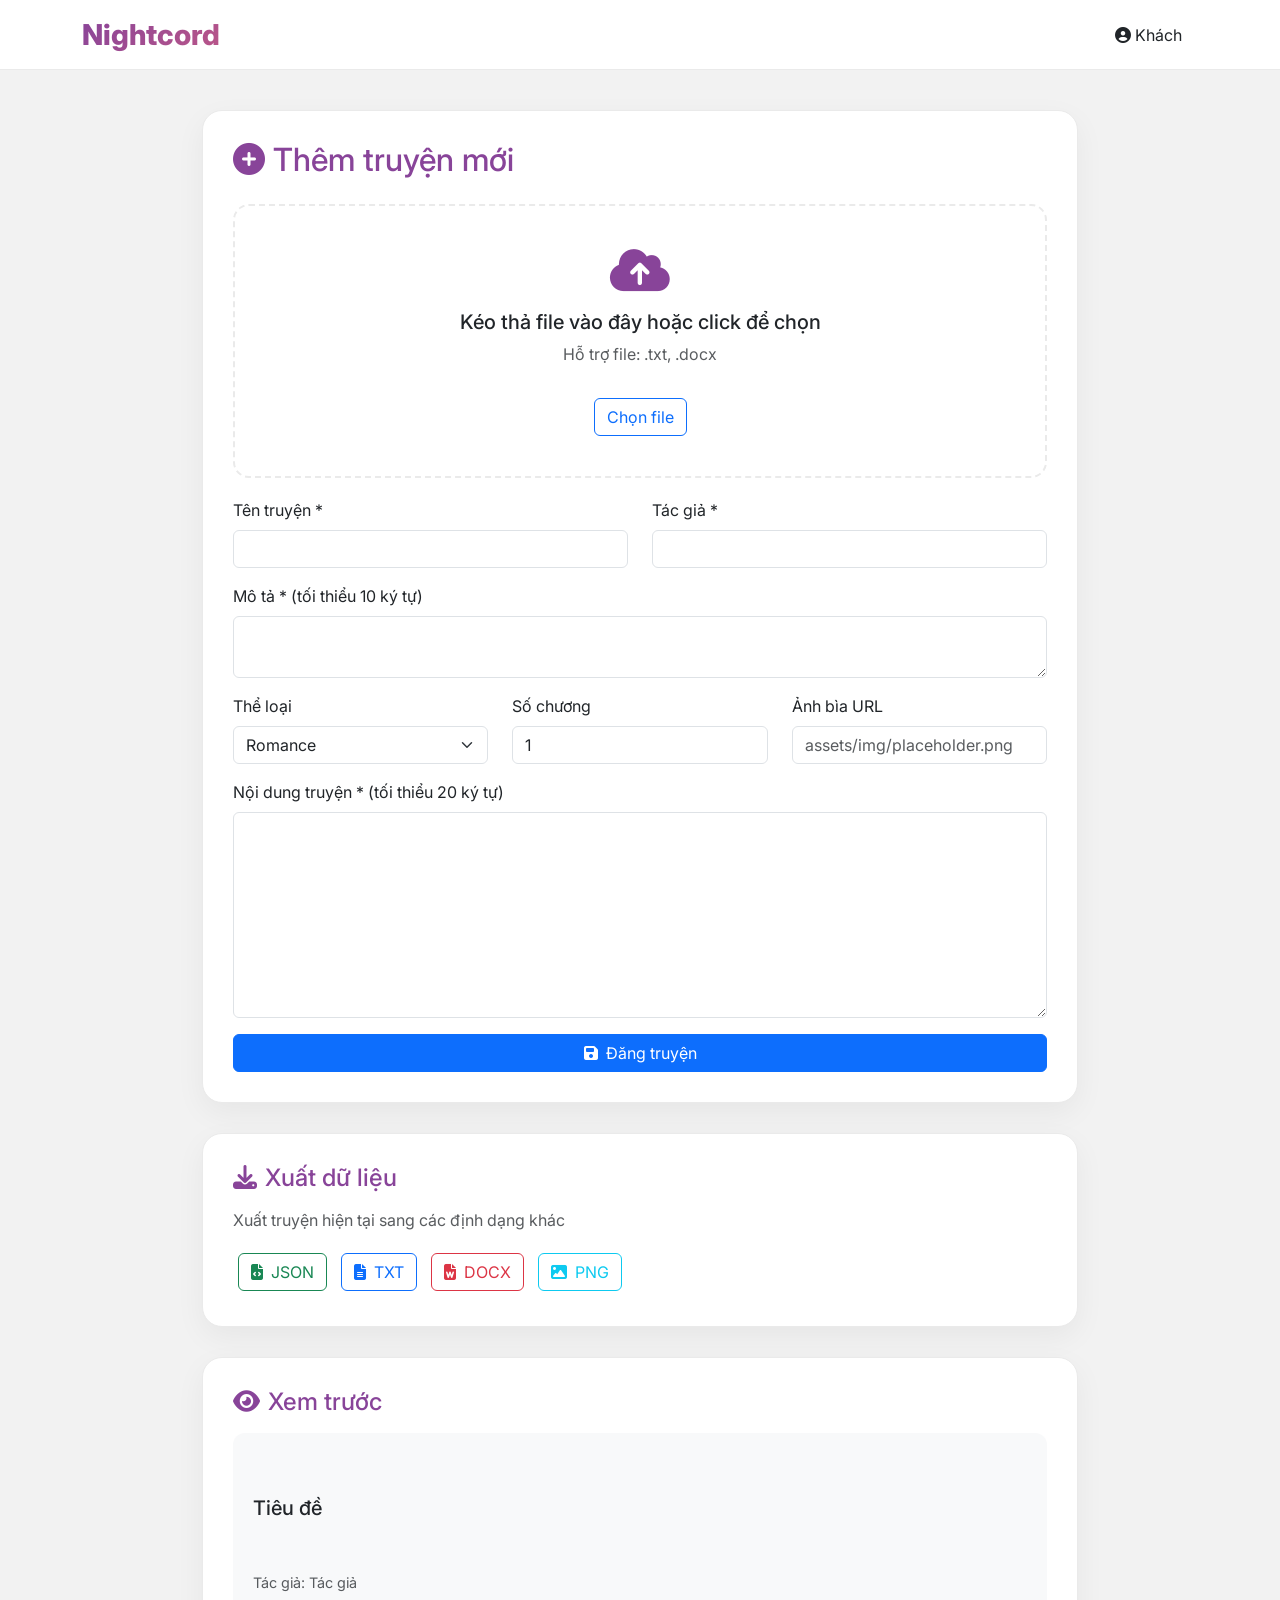
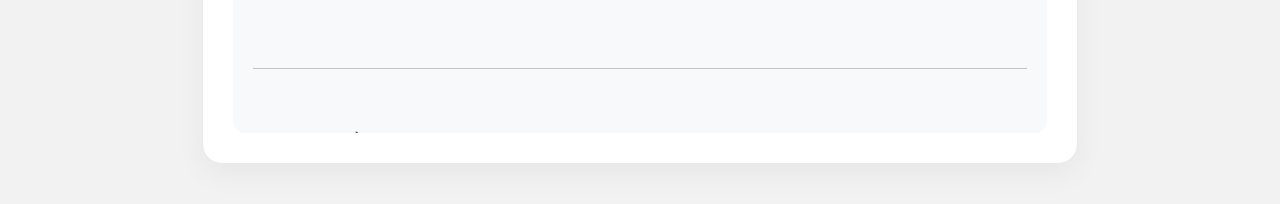
==== add-story.html @ b46e54c5 "Ok" ====
<!DOCTYPE html>
<html lang="vi">
<head>
    <meta charset="UTF-8">
    <meta name="viewport" content="width=device-width, initial-scale=1.0">
    <title>Thêm truyện - Nightcord</title>
    
    <!-- Bootstrap CSS -->
    <link href="https://cdn.jsdelivr.net/npm/bootstrap@5.3.0/dist/css/bootstrap.min.css" rel="stylesheet">
    <!-- Font Awesome -->
    <link rel="stylesheet" href="https://cdnjs.cloudflare.com/ajax/libs/font-awesome/6.4.0/css/all.min.css">
    <!-- Google Fonts -->
    <link href="https://fonts.googleapis.com/css2?family=Inter:wght@300;400;500;600;700;800&display=swap" rel="stylesheet">
    <!-- Custom CSS -->
    <link rel="stylesheet" href="assets/css/style.css">
    <style>
        :root {
            --primary: #884499;
            --secondary-1: #BB5688;
            --secondary-2: #8888CC;
            --border-color: #eaeaea;
        }
        body { background: #f2f2f2; font-family: 'Inter', sans-serif; }
        .main-nav { background: white; border-bottom: 1px solid var(--border-color); padding: 0.5rem 0; }
        .logo { font-size: 1.8rem; font-weight: 800; background: linear-gradient(135deg, var(--primary), var(--secondary-1)); -webkit-background-clip: text; -webkit-text-fill-color: transparent; }
        .add-story-container { max-width: 900px; margin: 40px auto; }
        .form-card { background: white; border-radius: 20px; padding: 30px; box-shadow: 0 10px 30px rgba(0,0,0,0.05); border: 1px solid var(--border-color); margin-bottom: 30px; }
        .upload-area { border: 2px dashed var(--border-color); border-radius: 16px; padding: 40px; text-align: center; cursor: pointer; transition: all 0.3s; margin-bottom: 20px; }
        .upload-area:hover { border-color: var(--primary); background: rgba(136, 68, 153, 0.05); }
        .upload-area.dragover { border-color: var(--primary); background: rgba(136, 68, 153, 0.1); }
        .file-info { background: #f8f9fa; border-radius: 12px; padding: 15px; margin-top: 15px; }
        .export-buttons .btn { margin: 5px; }
        .preview-content { background: #f8f9fa; border-radius: 12px; padding: 20px; max-height: 300px; overflow-y: auto; font-size: 0.9rem; white-space: pre-wrap; }
        @media (max-width: 768px) { .form-card { padding: 20px; } }
    </style>
</head>
<body>
    <nav class="navbar navbar-expand-lg main-nav sticky-top">
        <div class="container">
            <a class="navbar-brand d-flex align-items-center" href="index.html">
                <img src="assets/img/logo.png" height="40" class="me-2" onerror="this.style.display='none'">
                <span class="logo">Nightcord</span>
            </a>
            <div class="ms-auto">
                <span id="userInfo" class="me-3"></span>
                <button class="btn btn-outline-danger" onclick="logout()" id="logoutBtn" style="display:none;">Đăng xuất</button>
            </div>
        </div>
    </nav>

    <div class="container add-story-container">
        <div class="form-card">
            <h2 class="mb-4" style="color: var(--primary);"><i class="fas fa-plus-circle me-2"></i>Thêm truyện mới</h2>
            
            <!-- Upload File Area -->
            <div class="upload-area" id="uploadArea">
                <i class="fas fa-cloud-upload-alt fa-3x mb-3" style="color: var(--primary);"></i>
                <h5>Kéo thả file vào đây hoặc click để chọn</h5>
                <p class="text-muted">Hỗ trợ file: .txt, .docx</p>
                <input type="file" id="fileInput" accept=".txt,.docx" style="display: none;">
                <button class="btn btn-outline-primary mt-3" onclick="document.getElementById('fileInput').click()">Chọn file</button>
            </div>
            
            <!-- File Info -->
            <div id="fileInfo" class="file-info" style="display:none;">
                <div class="d-flex justify-content-between align-items-center">
                    <div><i class="fas fa-file-alt me-2"></i><span id="fileName"></span></div>
                    <button class="btn btn-sm btn-outline-danger" onclick="clearFile()">Xóa</button>
                </div>
            </div>
            
            <form id="storyForm">
                <div class="row mt-3">
                    <div class="col-md-6 mb-3">
                        <label class="form-label">Tên truyện *</label>
                        <input type="text" class="form-control" id="title" required>
                        <div class="invalid-feedback">Vui lòng nhập tên truyện</div>
                    </div>
                    <div class="col-md-6 mb-3">
                        <label class="form-label">Tác giả *</label>
                        <input type="text" class="form-control" id="author" required>
                        <div class="invalid-feedback">Vui lòng nhập tên tác giả</div>
                    </div>
                </div>
                <div class="mb-3">
                    <label class="form-label">Mô tả * (tối thiểu 10 ký tự)</label>
                    <textarea class="form-control" id="description" rows="2" required></textarea>
                    <div class="invalid-feedback">Mô tả phải có ít nhất 10 ký tự</div>
                </div>
                <div class="row">
                    <div class="col-md-4 mb-3">
                        <label class="form-label">Thể loại</label>
                        <select class="form-select" id="genre">
                            <option value="Romance">Romance</option>
                            <option value="Fluff">Fluff</option>
                            <option value="Angst">Angst</option>
                        </select>
                    </div>
                    <div class="col-md-4 mb-3">
                        <label class="form-label">Số chương</label>
                        <input type="number" class="form-control" id="chapters" value="1" min="1">
                    </div>
                    <div class="col-md-4 mb-3">
                        <label class="form-label">Ảnh bìa URL</label>
                        <input type="text" class="form-control" id="coverImage" placeholder="assets/img/placeholder.png">
                    </div>
                </div>
                <div class="mb-3">
                    <label class="form-label">Nội dung truyện * (tối thiểu 20 ký tự)</label>
                    <textarea class="form-control" id="content" rows="8" required></textarea>
                    <div class="invalid-feedback">Nội dung phải có ít nhất 20 ký tự</div>
                </div>
                
                <!-- Admin Exclusive Option -->
                <div class="mb-3 form-check" id="exclusiveOption" style="display:none;">
                    <input type="checkbox" class="form-check-input" id="exclusive">
                    <label class="form-check-label">
                        <span class="badge" style="background: #FF8C00;">Độc quyền bởi Nightcord</span> - Chỉ admin mới có quyền này
                    </label>
                </div>
                
                <button type="button" class="btn btn-primary w-100" onclick="saveStory()"><i class="fas fa-save me-2"></i>Đăng truyện</button>
            </form>
        </div>
        
        <!-- Export Section -->
        <div class="form-card">
            <h4 class="mb-3" style="color: var(--primary);"><i class="fas fa-download me-2"></i>Xuất dữ liệu</h4>
            <p class="text-muted">Xuất truyện hiện tại sang các định dạng khác</p>
            <div class="export-buttons">
                <button class="btn btn-outline-success" onclick="exportAsJSON()"><i class="fas fa-file-code me-2"></i>JSON</button>
                <button class="btn btn-outline-primary" onclick="exportAsTXT()"><i class="fas fa-file-alt me-2"></i>TXT</button>
                <button class="btn btn-outline-danger" onclick="exportAsDOCX()"><i class="fas fa-file-word me-2"></i>DOCX</button>
                <button class="btn btn-outline-info" onclick="exportAsPNG()"><i class="fas fa-image me-2"></i>PNG</button>
            </div>
        </div>
        
        <!-- Preview Section -->
        <div class="form-card">
            <h4 class="mb-3" style="color: var(--primary);"><i class="fas fa-eye me-2"></i>Xem trước</h4>
            <div id="previewContent" class="preview-content">
                <p class="text-muted text-center">Nội dung sẽ hiển thị tại đây</p>
            </div>
        </div>
    </div>

    <script src="https://code.jquery.com/jquery-3.7.0.min.js"></script>
    <script src="https://cdn.jsdelivr.net/npm/bootstrap@5.3.0/dist/js/bootstrap.bundle.min.js"></script>
    <script src="https://cdnjs.cloudflare.com/ajax/libs/jszip/3.10.1/jszip.min.js"></script>
    <script src="https://cdnjs.cloudflare.com/ajax/libs/FileSaver.js/2.0.5/FileSaver.min.js"></script>
    <script src="assets/js/storage.js"></script>
    <script src="assets/js/file-handler.js"></script>
    <script>
        let currentUser = null;
        let uploadedContent = '';
        
        function initAuth() {
            const user = localStorage.getItem('currentUser');
            if (user) {
                currentUser = JSON.parse(user);
                $('#userInfo').html(`<i class="fas fa-user-circle me-1"></i>${currentUser.name || currentUser.email}`);
                $('#logoutBtn').show();
                if (currentUser.role === 'admin') {
                    $('#exclusiveOption').show();
                }
            } else {
                $('#userInfo').html('<i class="fas fa-user-circle me-1"></i>Khách');
                $('#logoutBtn').hide();
            }
        }
        
        function logout() { localStorage.removeItem('currentUser'); window.location.href = 'index.html'; }
        
        // File upload handling
        const uploadArea = document.getElementById('uploadArea');
        const fileInput = document.getElementById('fileInput');
        
        uploadArea.addEventListener('click', () => fileInput.click());
        uploadArea.addEventListener('dragover', (e) => {
            e.preventDefault();
            uploadArea.classList.add('dragover');
        });
        uploadArea.addEventListener('dragleave', () => uploadArea.classList.remove('dragover'));
        uploadArea.addEventListener('drop', (e) => {
            e.preventDefault();
            uploadArea.classList.remove('dragover');
            const file = e.dataTransfer.files[0];
            if (file) processFile(file);
        });
        
        fileInput.addEventListener('change', (e) => {
            if (e.target.files[0]) processFile(e.target.files[0]);
        });
        
        function processFile(file) {
            const fileName = file.name;
            const fileExt = fileName.split('.').pop().toLowerCase();
            
            $('#fileName').text(fileName);
            $('#fileInfo').show();
            
            if (fileExt === 'txt') {
                const reader = new FileReader();
                reader.onload = (e) => {
                    uploadedContent = e.target.result;
                    $('#content').val(uploadedContent);
                    updatePreview();
                };
                reader.readAsText(file, 'UTF-8');
            } else if (fileExt === 'docx') {
                const reader = new FileReader();
                reader.onload = (e) => {
                    const arrayBuffer = e.target.result;
                    extractTextFromDOCX(arrayBuffer, (text) => {
                        uploadedContent = text;
                        $('#content').val(uploadedContent);
                        updatePreview();
                    });
                };
                reader.readAsArrayBuffer(file);
            } else {
                alert('Chỉ hỗ trợ file .txt hoặc .docx');
                clearFile();
            }
        }
        
        function extractTextFromDOCX(arrayBuffer, callback) {
            JSZip.loadAsync(arrayBuffer).then(zip => {
                const file = zip.file("word/document.xml");
                if (file) {
                    file.async("string").then(xml => {
                        const text = xml.replace(/<[^>]+>/g, ' ').replace(/\s+/g, ' ').trim();
                        callback(text);
                    });
                } else callback('');
            }).catch(() => callback('Không thể đọc file DOCX'));
        }
        
        function clearFile() {
            $('#fileInfo').hide();
            fileInput.value = '';
            uploadedContent = '';
            $('#content').val('');
            updatePreview();
        }
        
        function updatePreview() {
            const content = $('#content').val();
            const title = $('#title').val() || 'Tiêu đề';
            const author = $('#author').val() || 'Tác giả';
            $('#previewContent').html(`
                <h5>${title}</h5>
                <p class="text-muted">Tác giả: ${author}</p>
                <hr>
                <div>${content.replace(/\n/g, '<br>') || 'Nội dung sẽ hiển thị tại đây...'}</div>
            `);
        }
        
        $('#title, #author, #content').on('input', updatePreview);
        
        function saveStory() {
            const title = $('#title').val().trim();
            const author = $('#author').val().trim();
            const description = $('#description').val().trim();
            const content = $('#content').val().trim();
            
            let isValid = true;
            if (!title) { $('#title').addClass('is-invalid'); isValid = false; }
            else { $('#title').removeClass('is-invalid'); }
            if (!author) { $('#author').addClass('is-invalid'); isValid = false; }
            else { $('#author').removeClass('is-invalid'); }
            if (description.length < 10) { $('#description').addClass('is-invalid'); isValid = false; }
            else { $('#description').removeClass('is-invalid'); }
            if (content.length < 20) { $('#content').addClass('is-invalid'); isValid = false; }
            else { $('#content').removeClass('is-invalid'); }
            
            if (!isValid) { alert('Vui lòng điền đầy đủ thông tin!'); return; }
            
            const isExclusive = $('#exclusive').is(':checked') && currentUser && currentUser.role === 'admin';
            
            const story = {
                id: Date.now().toString(),
                title: title,
                author: author,
                description: description,
                genre: $('#genre').val(),
                chapters: parseInt($('#chapters').val()) || 1,
                rating: 4.5,
                coverImage: $('#coverImage').val() || 'assets/img/placeholder.png',
                exclusive: isExclusive,
                userCreated: !isExclusive,
                createdAt: new Date().toISOString(),
                content: content
            };
            
            StoryService.addStory(story);
            alert(isExclusive ? 'Thêm truyện độc quyền thành công!' : 'Đăng truyện thành công!');
            window.location.href = 'index.html';
        }
        
        function exportAsJSON() {
            const storyData = {
                title: $('#title').val(),
                author: $('#author').val(),
                description: $('#description').val(),
                genre: $('#genre').val(),
                chapters: $('#chapters').val(),
                content: $('#content').val(),
                coverImage: $('#coverImage').val(),
                exportedAt: new Date().toISOString()
            };
            const jsonStr = JSON.stringify(storyData, null, 2);
            const blob = new Blob([jsonStr], { type: 'application/json' });
            saveAs(blob, `${$('#title').val() || 'story'}.json`);
            alert('Xuất JSON thành công!');
        }
        
        function exportAsTXT() {
            const content = `Tên truyện: ${$('#title').val()}\nTác giả: ${$('#author').val()}\nThể loại: ${$('#genre').val()}\nSố chương: ${$('#chapters').val()}\n\nMô tả:\n${$('#description').val()}\n\nNội dung:\n${$('#content').val()}`;
            const blob = new Blob([content], { type: 'text/plain;charset=utf-8' });
            saveAs(blob, `${$('#title').val() || 'story'}.txt`);
            alert('Xuất TXT thành công!');
        }
        
        function exportAsDOCX() {
            const content = `Tên truyện: ${$('#title').val()}\nTác giả: ${$('#author').val()}\nThể loại: ${$('#genre').val()}\nSố chương: ${$('#chapters').val()}\n\nMô tả:\n${$('#description').val()}\n\nNội dung:\n${$('#content').val()}`;
            const blob = new Blob([content], { type: 'application/vnd.openxmlformats-officedocument.wordprocessingml.document' });
            saveAs(blob, `${$('#title').val() || 'story'}.docx`);
            alert('Xuất DOCX thành công! (Lưu ý: Đây là file text đơn giản)');
        }
        
        function exportAsPNG() {
            const element = document.getElementById('previewContent');
            html2canvas(element).then(canvas => {
                canvas.toBlob(blob => {
                    saveAs(blob, `${$('#title').val() || 'story'}.png`);
                    alert('Xuất PNG thành công!');
                });
            }).catch(() => alert('Không thể xuất PNG'));
        }
        
        $(document).ready(() => {
            initAuth();
            updatePreview();
        });
    </script>
    <script src="https://cdnjs.cloudflare.com/ajax/libs/html2canvas/1.4.1/html2canvas.min.js"></script>
</body>
</html>
---- assets/css/style.css ----
/* ============================================
   DARK MODE CSS - Chế độ tối cho website
   ============================================ */

/* Dark mode variables - Ghi đè lên biến màu sắc */
body.dark-mode {
    /* Background colors */
    --webtoon-bg: #1a1a1a !important;
    --webtoon-card-bg: #2d2d2d !important;
    --webtoon-border: #404040 !important;
    --webtoon-hover: #3d3d3d !important;
    
    /* 5 màu chính - điều chỉnh cho dark mode */
    --primary: #9b55ad !important;
    --secondary-1: #d46a9e !important;
    --secondary-2: #9a9add !important;
    --accent-1: #b89670 !important;
    --accent-2: #c495b5 !important;
    
    /* Text colors */
    --text-primary: #ffffff;
    --text-secondary: #cccccc;
    --text-muted: #999999;
    --text-inverse: #333333;
    
    /* Background colors */
    --bg-primary: #1a1a1a;
    --bg-secondary: #2d2d2d;
    --bg-card: #2d2d2d;
    --bg-navbar: #2d2d2d;
    --bg-footer: #2d2d2d;
    --bg-modal: #2d2d2d;
    --bg-input: #3d3d3d;
    
    /* Border colors */
    --border-color: #404040;
    
    /* Shadow */
    --shadow-color: rgba(0, 0, 0, 0.3);
}

/* ============================================
   BACKGROUND & TEXT COLORS
   ============================================ */

body.dark-mode {
    background-color: var(--bg-primary) !important;
    color: var(--text-primary) !important;
}

/* Navbar */
body.dark-mode .webtoon-nav {
    background: var(--bg-navbar) !important;
    border-bottom-color: var(--border-color) !important;
}

body.dark-mode .webtoon-nav-link {
    color: var(--text-primary) !important;
}

body.dark-mode .webtoon-nav-link.active {
    color: var(--primary) !important;
}

body.dark-mode .webtoon-nav-link.active::after {
    background: linear-gradient(135deg, var(--primary), var(--secondary-1)) !important;
}

/* Cards */
body.dark-mode .webtoon-card {
    background: var(--bg-card) !important;
    border-color: var(--border-color) !important;
    box-shadow: 0 4px 15px var(--shadow-color) !important;
}

body.dark-mode .webtoon-card:hover {
    border-color: var(--secondary-2) !important;
    box-shadow: 0 15px 30px rgba(155, 85, 173, 0.3) !important;
}

body.dark-mode .webtoon-title {
    color: var(--text-primary) !important;
}

body.dark-mode .webtoon-creator {
    color: var(--text-secondary) !important;
}

body.dark-mode .webtoon-chapters {
    color: var(--text-muted) !important;
}

body.dark-mode .webtoon-rank {
    background: var(--accent-2) !important;
    color: var(--text-inverse) !important;
    box-shadow: 0 2px 5px var(--shadow-color) !important;
}

/* Task Cards */
body.dark-mode .task-webtoon-card {
    background: var(--bg-card) !important;
    border-color: var(--border-color) !important;
}

body.dark-mode .task-webtoon-card:hover {
    border-color: var(--secondary-2) !important;
    box-shadow: 0 10px 20px rgba(155, 85, 173, 0.3) !important;
}

body.dark-mode .task-title {
    color: var(--text-primary) !important;
}

body.dark-mode .task-deadline {
    color: var(--text-muted) !important;
}

/* Priority badges */
body.dark-mode .priority-high {
    background: var(--primary) !important;
    color: white !important;
}

body.dark-mode .priority-medium {
    background: var(--secondary-1) !important;
    color: white !important;
}

body.dark-mode .priority-low {
    background: var(--secondary-2) !important;
    color: white !important;
}

/* Status badges */
body.dark-mode .status-pending {
    background: var(--accent-2) !important;
    color: var(--text-inverse) !important;
}

body.dark-mode .status-done {
    background: var(--accent-1) !important;
    color: var(--text-inverse) !important;
}

/* Footer */
body.dark-mode .footer {
    background: var(--bg-footer) !important;
    border-top-color: var(--border-color) !important;
}

body.dark-mode .footer h5 {
    color: var(--primary) !important;
}

body.dark-mode .footer p {
    color: var(--text-secondary) !important;
}

body.dark-mode .footer ul li a {
    color: var(--text-secondary) !important;
}

body.dark-mode .footer ul li a:hover {
    color: var(--primary) !important;
}

/* Social links */
body.dark-mode .social-links a {
    background: var(--accent-2) !important;
    color: var(--text-inverse) !important;
}

body.dark-mode .social-links a:hover {
    background: var(--primary) !important;
    color: white !important;
}

/* Genre Sections */
body.dark-mode .genre-section {
    background: rgba(45, 45, 45, 0.8) !important;
    backdrop-filter: blur(10px);
}

body.dark-mode .section-title {
    color: var(--text-primary) !important;
}

body.dark-mode .section-link {
    color: var(--secondary-2) !important;
}

body.dark-mode .section-link:hover {
    color: var(--primary) !important;
}

/* Genre Tags */
body.dark-mode .genre-tag.romantic {
    background: var(--primary) !important;
}

body.dark-mode .genre-tag.fluff {
    background: var(--secondary-1) !important;
}

body.dark-mode .genre-tag.angst {
    background: var(--secondary-2) !important;
}

/* Banner */
body.dark-mode .webtoon-banner {
    background: linear-gradient(135deg, var(--primary), var(--secondary-1)) !important;
}

body.dark-mode .banner-btn {
    background: white !important;
    color: var(--primary) !important;
}

/* Modals */
body.dark-mode .modal-content {
    background-color: var(--bg-modal) !important;
    border-color: var(--border-color) !important;
}

body.dark-mode .modal-header {
    border-bottom-color: var(--border-color) !important;
}

body.dark-mode .modal-footer {
    border-top-color: var(--border-color) !important;
}

body.dark-mode .modal-title {
    color: white !important;
}

/* Forms */
body.dark-mode .form-control,
body.dark-mode .form-select {
    background-color: var(--bg-input) !important;
    border-color: var(--border-color) !important;
    color: var(--text-primary) !important;
}

body.dark-mode .form-control:focus,
body.dark-mode .form-select:focus {
    background-color: var(--bg-input) !important;
    border-color: var(--primary) !important;
    box-shadow: 0 0 0 0.2rem rgba(155, 85, 173, 0.25) !important;
}

body.dark-mode .form-label {
    color: var(--text-secondary) !important;
}

/* Dropdown */
body.dark-mode .dropdown-menu {
    background-color: var(--bg-modal) !important;
    border-color: var(--border-color) !important;
}

body.dark-mode .dropdown-item {
    color: var(--text-primary) !important;
}

body.dark-mode .dropdown-item:hover {
    background-color: var(--bg-hover, #3d3d3d) !important;
    color: var(--primary) !important;
}

/* Toast */
body.dark-mode .toast {
    background-color: var(--bg-modal) !important;
    border-color: var(--border-color) !important;
}

body.dark-mode .toast-header {
    background-color: var(--bg-card) !important;
    color: var(--text-primary) !important;
    border-bottom-color: var(--border-color) !important;
}

body.dark-mode .toast-body {
    color: var(--text-primary) !important;
}

/* Empty state */
body.dark-mode #emptyState h4 {
    color: var(--secondary-2) !important;
}

body.dark-mode #emptyState p {
    color: var(--text-secondary) !important;
}

body.dark-mode #emptyState img {
    opacity: 0.8;
}

/* Buttons */
body.dark-mode .btn-outline-secondary {
    border-color: var(--border-color) !important;
    color: var(--text-secondary) !important;
}

body.dark-mode .btn-outline-secondary:hover {
    background: var(--primary) !important;
    border-color: var(--primary) !important;
    color: white !important;
}

/* Dark mode toggle */
#darkModeToggle {
    transition: all 0.3s ease;
}

#darkModeToggle:hover {
    transform: rotate(180deg);
}

/* Transitions */
body.dark-mode,
body.dark-mode *,
body.dark-mode *::before,
body.dark-mode *::after {
    transition: background-color 0.3s ease,
                border-color 0.3s ease,
                color 0.3s ease,
                box-shadow 0.3s ease !important;
}
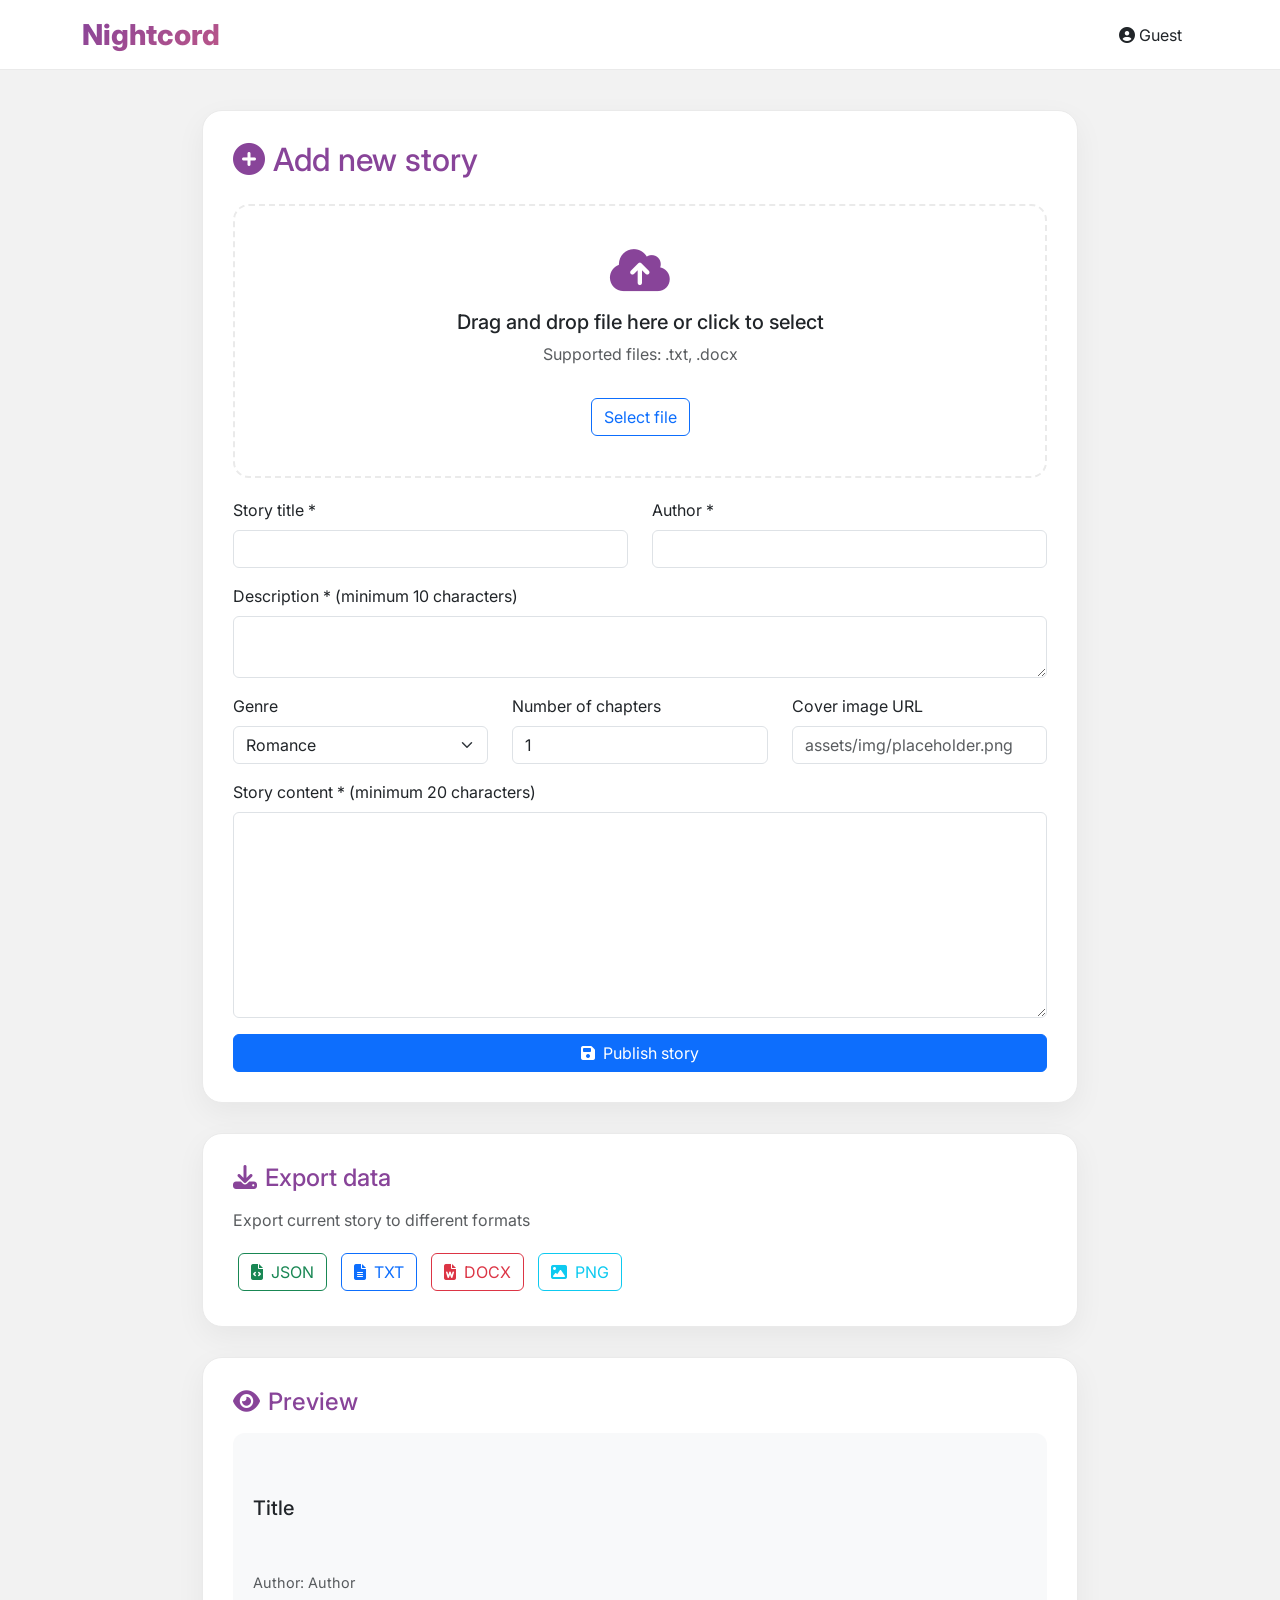
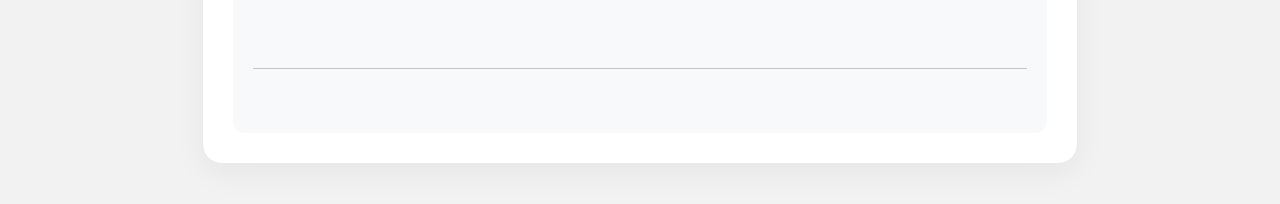
==== commit 2196b0a6: "Ok" ====
--- a/add-story.html
+++ b/add-story.html
@@ -1,9 +1,9 @@
 <!DOCTYPE html>
-<html lang="vi">
+<html lang="en">
 <head>
     <meta charset="UTF-8">
     <meta name="viewport" content="width=device-width, initial-scale=1.0">
-    <title>Thêm truyện - Nightcord</title>
+    <title>Add story - Nightcord</title>
     
     <!-- Bootstrap CSS -->
     <link href="https://cdn.jsdelivr.net/npm/bootstrap@5.3.0/dist/css/bootstrap.min.css" rel="stylesheet">
@@ -43,53 +43,53 @@
             </a>
             <div class="ms-auto">
                 <span id="userInfo" class="me-3"></span>
-                <button class="btn btn-outline-danger" onclick="logout()" id="logoutBtn" style="display:none;">Đăng xuất</button>
+                <button class="btn btn-outline-danger" onclick="logout()" id="logoutBtn" style="display:none;">Logout</button>
             </div>
         </div>
     </nav>
 
     <div class="container add-story-container">
         <div class="form-card">
-            <h2 class="mb-4" style="color: var(--primary);"><i class="fas fa-plus-circle me-2"></i>Thêm truyện mới</h2>
+            <h2 class="mb-4" style="color: var(--primary);"><i class="fas fa-plus-circle me-2"></i>Add new story</h2>
             
             <!-- Upload File Area -->
             <div class="upload-area" id="uploadArea">
                 <i class="fas fa-cloud-upload-alt fa-3x mb-3" style="color: var(--primary);"></i>
-                <h5>Kéo thả file vào đây hoặc click để chọn</h5>
-                <p class="text-muted">Hỗ trợ file: .txt, .docx</p>
+                <h5>Drag and drop file here or click to select</h5>
+                <p class="text-muted">Supported files: .txt, .docx</p>
                 <input type="file" id="fileInput" accept=".txt,.docx" style="display: none;">
-                <button class="btn btn-outline-primary mt-3" onclick="document.getElementById('fileInput').click()">Chọn file</button>
+                <button class="btn btn-outline-primary mt-3" onclick="document.getElementById('fileInput').click()">Select file</button>
             </div>
             
             <!-- File Info -->
             <div id="fileInfo" class="file-info" style="display:none;">
                 <div class="d-flex justify-content-between align-items-center">
                     <div><i class="fas fa-file-alt me-2"></i><span id="fileName"></span></div>
-                    <button class="btn btn-sm btn-outline-danger" onclick="clearFile()">Xóa</button>
+                    <button class="btn btn-sm btn-outline-danger" onclick="clearFile()">Delete</button>
                 </div>
             </div>
             
             <form id="storyForm">
                 <div class="row mt-3">
                     <div class="col-md-6 mb-3">
-                        <label class="form-label">Tên truyện *</label>
+                        <label class="form-label">Story title *</label>
                         <input type="text" class="form-control" id="title" required>
-                        <div class="invalid-feedback">Vui lòng nhập tên truyện</div>
+                        <div class="invalid-feedback">Please enter story title</div>
                     </div>
                     <div class="col-md-6 mb-3">
-                        <label class="form-label">Tác giả *</label>
+                        <label class="form-label">Author *</label>
                         <input type="text" class="form-control" id="author" required>
-                        <div class="invalid-feedback">Vui lòng nhập tên tác giả</div>
+                        <div class="invalid-feedback">Please enter author name</div>
                     </div>
                 </div>
                 <div class="mb-3">
-                    <label class="form-label">Mô tả * (tối thiểu 10 ký tự)</label>
+                    <label class="form-label">Description * (minimum 10 characters)</label>
                     <textarea class="form-control" id="description" rows="2" required></textarea>
-                    <div class="invalid-feedback">Mô tả phải có ít nhất 10 ký tự</div>
+                    <div class="invalid-feedback">Description must be at least 10 characters</div>
                 </div>
                 <div class="row">
                     <div class="col-md-4 mb-3">
-                        <label class="form-label">Thể loại</label>
+                        <label class="form-label">Genre</label>
                         <select class="form-select" id="genre">
                             <option value="Romance">Romance</option>
                             <option value="Fluff">Fluff</option>
@@ -97,36 +97,36 @@
                         </select>
                     </div>
                     <div class="col-md-4 mb-3">
-                        <label class="form-label">Số chương</label>
+                        <label class="form-label">Number of chapters</label>
                         <input type="number" class="form-control" id="chapters" value="1" min="1">
                     </div>
                     <div class="col-md-4 mb-3">
-                        <label class="form-label">Ảnh bìa URL</label>
+                        <label class="form-label">Cover image URL</label>
                         <input type="text" class="form-control" id="coverImage" placeholder="assets/img/placeholder.png">
                     </div>
                 </div>
                 <div class="mb-3">
-                    <label class="form-label">Nội dung truyện * (tối thiểu 20 ký tự)</label>
+                    <label class="form-label">Story content * (minimum 20 characters)</label>
                     <textarea class="form-control" id="content" rows="8" required></textarea>
-                    <div class="invalid-feedback">Nội dung phải có ít nhất 20 ký tự</div>
+                    <div class="invalid-feedback">Content must be at least 20 characters</div>
                 </div>
                 
                 <!-- Admin Exclusive Option -->
                 <div class="mb-3 form-check" id="exclusiveOption" style="display:none;">
                     <input type="checkbox" class="form-check-input" id="exclusive">
                     <label class="form-check-label">
-                        <span class="badge" style="background: #FF8C00;">Độc quyền bởi Nightcord</span> - Chỉ admin mới có quyền này
+                        <span class="badge" style="background: #FF8C00;">Exclusive by Nightcord</span> - Only admin has this permission
                     </label>
                 </div>
                 
-                <button type="button" class="btn btn-primary w-100" onclick="saveStory()"><i class="fas fa-save me-2"></i>Đăng truyện</button>
+                <button type="button" class="btn btn-primary w-100" onclick="saveStory()"><i class="fas fa-save me-2"></i>Publish story</button>
             </form>
         </div>
         
         <!-- Export Section -->
         <div class="form-card">
-            <h4 class="mb-3" style="color: var(--primary);"><i class="fas fa-download me-2"></i>Xuất dữ liệu</h4>
-            <p class="text-muted">Xuất truyện hiện tại sang các định dạng khác</p>
+            <h4 class="mb-3" style="color: var(--primary);"><i class="fas fa-download me-2"></i>Export data</h4>
+            <p class="text-muted">Export current story to different formats</p>
             <div class="export-buttons">
                 <button class="btn btn-outline-success" onclick="exportAsJSON()"><i class="fas fa-file-code me-2"></i>JSON</button>
                 <button class="btn btn-outline-primary" onclick="exportAsTXT()"><i class="fas fa-file-alt me-2"></i>TXT</button>
@@ -137,9 +137,9 @@
         
         <!-- Preview Section -->
         <div class="form-card">
-            <h4 class="mb-3" style="color: var(--primary);"><i class="fas fa-eye me-2"></i>Xem trước</h4>
+            <h4 class="mb-3" style="color: var(--primary);"><i class="fas fa-eye me-2"></i>Preview</h4>
             <div id="previewContent" class="preview-content">
-                <p class="text-muted text-center">Nội dung sẽ hiển thị tại đây</p>
+                <p class="text-muted text-center">Content will be displayed here</p>
             </div>
         </div>
     </div>
@@ -164,7 +164,7 @@
                     $('#exclusiveOption').show();
                 }
             } else {
-                $('#userInfo').html('<i class="fas fa-user-circle me-1"></i>Khách');
+                $('#userInfo').html('<i class="fas fa-user-circle me-1"></i>Guest');
                 $('#logoutBtn').hide();
             }
         }
@@ -219,7 +219,7 @@
                 };
                 reader.readAsArrayBuffer(file);
             } else {
-                alert('Chỉ hỗ trợ file .txt hoặc .docx');
+                alert('Only .txt or .docx files are supported');
                 clearFile();
             }
         }
@@ -233,7 +233,7 @@
                         callback(text);
                     });
                 } else callback('');
-            }).catch(() => callback('Không thể đọc file DOCX'));
+            }).catch(() => callback('Unable to read DOCX file'));
         }
         
         function clearFile() {
@@ -246,13 +246,13 @@
         
         function updatePreview() {
             const content = $('#content').val();
-            const title = $('#title').val() || 'Tiêu đề';
-            const author = $('#author').val() || 'Tác giả';
+            const title = $('#title').val() || 'Title';
+            const author = $('#author').val() || 'Author';
             $('#previewContent').html(`
                 <h5>${title}</h5>
-                <p class="text-muted">Tác giả: ${author}</p>
+                <p class="text-muted">Author: ${author}</p>
                 <hr>
-                <div>${content.replace(/\n/g, '<br>') || 'Nội dung sẽ hiển thị tại đây...'}</div>
+                <div>${content.replace(/\n/g, '<br>') || 'Content will be displayed here...'}</div>
             `);
         }
         
@@ -274,7 +274,7 @@
             if (content.length < 20) { $('#content').addClass('is-invalid'); isValid = false; }
             else { $('#content').removeClass('is-invalid'); }
             
-            if (!isValid) { alert('Vui lòng điền đầy đủ thông tin!'); return; }
+            if (!isValid) { alert('Please fill in all required information!'); return; }
             
             const isExclusive = $('#exclusive').is(':checked') && currentUser && currentUser.role === 'admin';
             
@@ -294,7 +294,7 @@
             };
             
             StoryService.addStory(story);
-            alert(isExclusive ? 'Thêm truyện độc quyền thành công!' : 'Đăng truyện thành công!');
+            alert(isExclusive ? 'Exclusive story added successfully!' : 'Story published successfully!');
             window.location.href = 'index.html';
         }
         
@@ -312,21 +312,21 @@
             const jsonStr = JSON.stringify(storyData, null, 2);
             const blob = new Blob([jsonStr], { type: 'application/json' });
             saveAs(blob, `${$('#title').val() || 'story'}.json`);
-            alert('Xuất JSON thành công!');
+            alert('JSON export successful!');
         }
         
         function exportAsTXT() {
-            const content = `Tên truyện: ${$('#title').val()}\nTác giả: ${$('#author').val()}\nThể loại: ${$('#genre').val()}\nSố chương: ${$('#chapters').val()}\n\nMô tả:\n${$('#description').val()}\n\nNội dung:\n${$('#content').val()}`;
+            const content = `Story title: ${$('#title').val()}\nAuthor: ${$('#author').val()}\nGenre: ${$('#genre').val()}\nNumber of chapters: ${$('#chapters').val()}\n\nDescription:\n${$('#description').val()}\n\nContent:\n${$('#content').val()}`;
             const blob = new Blob([content], { type: 'text/plain;charset=utf-8' });
             saveAs(blob, `${$('#title').val() || 'story'}.txt`);
-            alert('Xuất TXT thành công!');
+            alert('TXT export successful!');
         }
         
         function exportAsDOCX() {
-            const content = `Tên truyện: ${$('#title').val()}\nTác giả: ${$('#author').val()}\nThể loại: ${$('#genre').val()}\nSố chương: ${$('#chapters').val()}\n\nMô tả:\n${$('#description').val()}\n\nNội dung:\n${$('#content').val()}`;
+            const content = `Story title: ${$('#title').val()}\nAuthor: ${$('#author').val()}\nGenre: ${$('#genre').val()}\nNumber of chapters: ${$('#chapters').val()}\n\nDescription:\n${$('#description').val()}\n\nContent:\n${$('#content').val()}`;
             const blob = new Blob([content], { type: 'application/vnd.openxmlformats-officedocument.wordprocessingml.document' });
             saveAs(blob, `${$('#title').val() || 'story'}.docx`);
-            alert('Xuất DOCX thành công! (Lưu ý: Đây là file text đơn giản)');
+            alert('DOCX export successful! (Note: This is a simple text file)');
         }
         
         function exportAsPNG() {
@@ -334,9 +334,9 @@
             html2canvas(element).then(canvas => {
                 canvas.toBlob(blob => {
                     saveAs(blob, `${$('#title').val() || 'story'}.png`);
-                    alert('Xuất PNG thành công!');
+                    alert('PNG export successful!');
                 });
-            }).catch(() => alert('Không thể xuất PNG'));
+            }).catch(() => alert('Unable to export PNG'));
         }
         
         $(document).ready(() => {
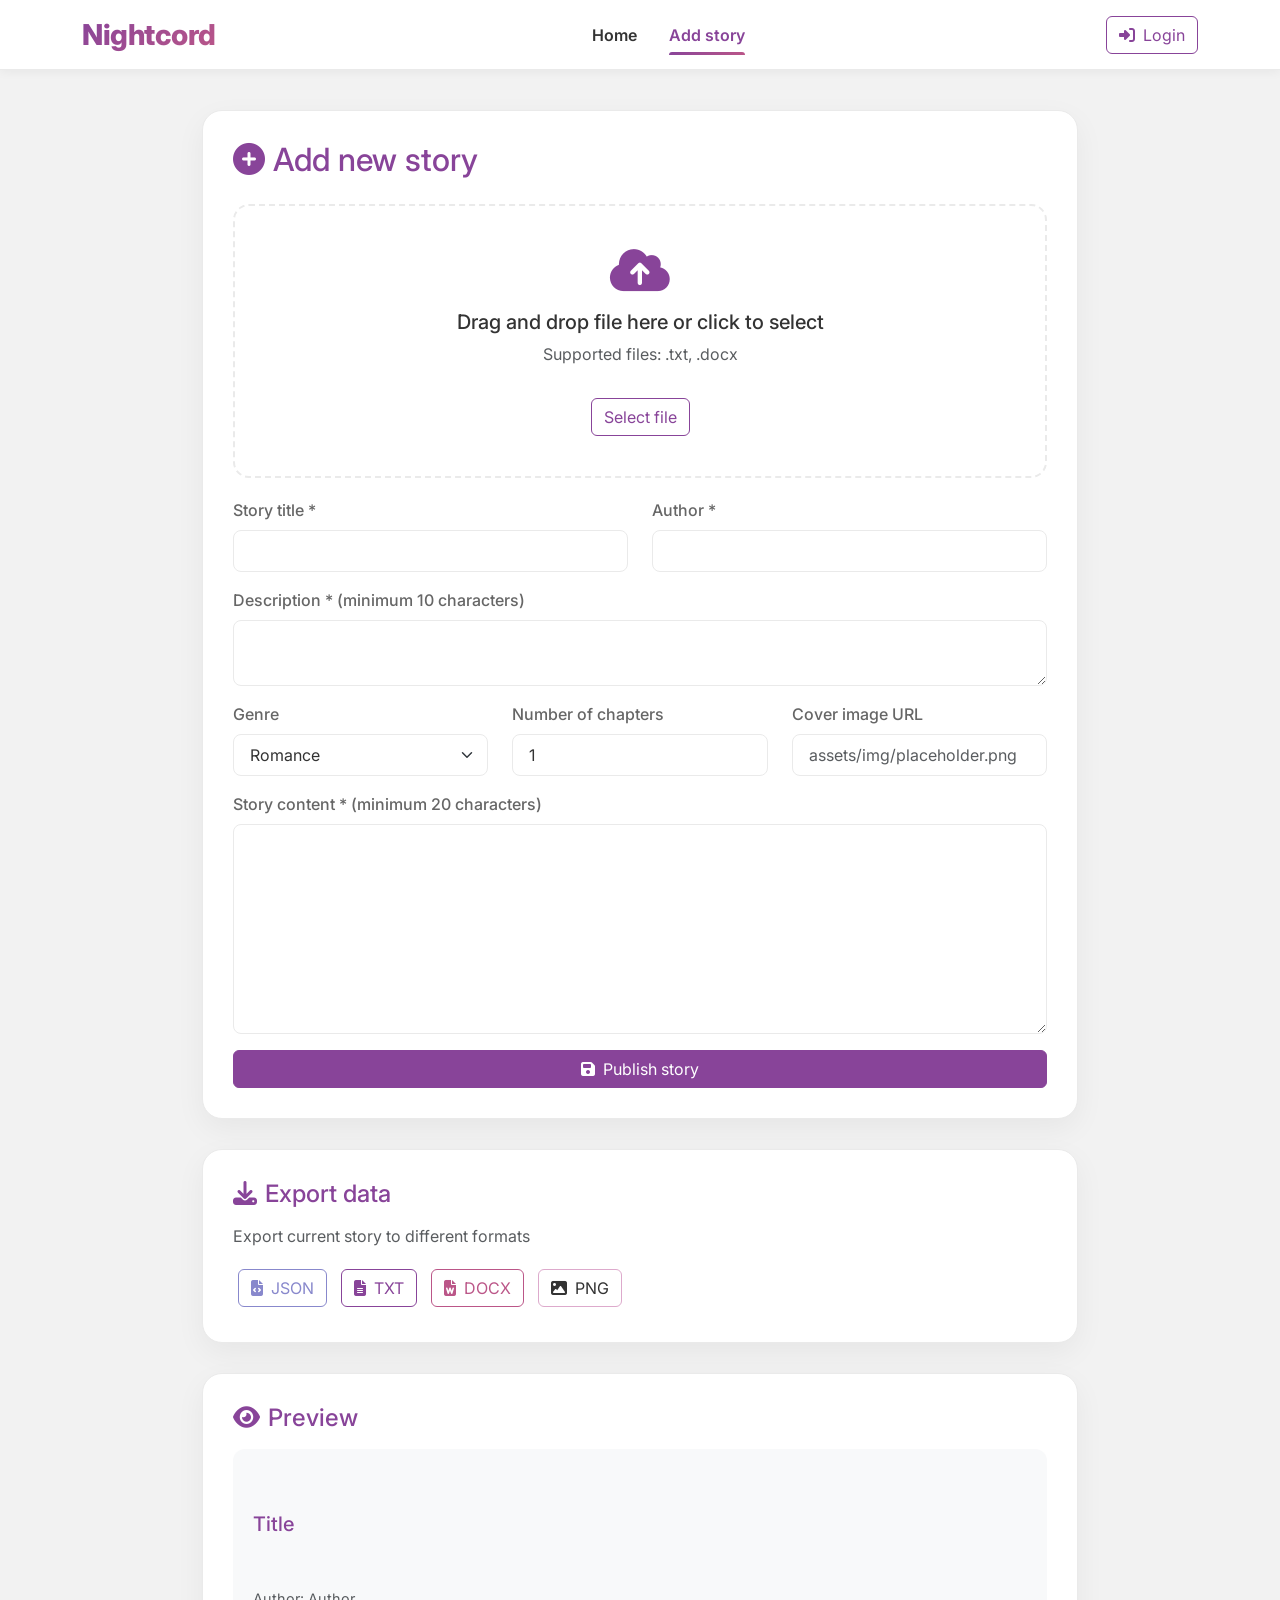
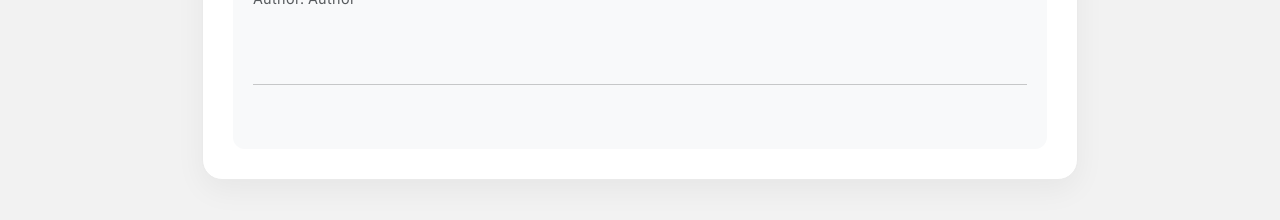
==== commit 5c8bc5d5: "Ok" ====
--- a/add-story.html
+++ b/add-story.html
@@ -14,10 +14,13 @@
     <!-- Custom CSS -->
     <link rel="stylesheet" href="assets/css/style.css">
     <style>
+        /* ONLY 5 COLORS */
         :root {
             --primary: #884499;
             --secondary-1: #BB5688;
             --secondary-2: #8888CC;
+            --accent-1: #CCAA88;
+            --accent-2: #DDAACC;
             --border-color: #eaeaea;
         }
         body { background: #f2f2f2; font-family: 'Inter', sans-serif; }
@@ -31,22 +34,129 @@
         .file-info { background: #f8f9fa; border-radius: 12px; padding: 15px; margin-top: 15px; }
         .export-buttons .btn { margin: 5px; }
         .preview-content { background: #f8f9fa; border-radius: 12px; padding: 20px; max-height: 300px; overflow-y: auto; font-size: 0.9rem; white-space: pre-wrap; }
+        
+        /* Button styles using only 5 colors */
+        .btn-primary {
+            background: var(--primary);
+            border-color: var(--primary);
+            color: white;
+        }
+        .btn-primary:hover {
+            background: #6a3677;
+            border-color: #6a3677;
+        }
+        .btn-outline-primary {
+            border-color: var(--primary);
+            color: var(--primary);
+        }
+        .btn-outline-primary:hover {
+            background: var(--primary);
+            color: white;
+        }
+        .btn-outline-success {
+            border-color: var(--secondary-2);
+            color: var(--secondary-2);
+        }
+        .btn-outline-success:hover {
+            background: var(--secondary-2);
+            color: white;
+        }
+        .btn-outline-danger {
+            border-color: var(--secondary-1);
+            color: var(--secondary-1);
+        }
+        .btn-outline-danger:hover {
+            background: var(--secondary-1);
+            color: white;
+        }
+        .btn-outline-info {
+            border-color: var(--accent-2);
+            color: #333;
+        }
+        .btn-outline-info:hover {
+            background: var(--accent-2);
+            color: #333;
+        }
+        .btn-outline-secondary {
+            border-color: var(--border-color);
+            color: #666;
+        }
+        .btn-outline-secondary:hover {
+            background: var(--primary);
+            border-color: var(--primary);
+            color: white;
+        }
+        
+        /* Exclusive badge using accent colors */
+        .exclusive-badge {
+            background: var(--accent-1);
+            color: #333;
+            padding: 2px 10px;
+            border-radius: 20px;
+            font-size: 0.8rem;
+        }
+        
+        /* Auth visibility */
+        .admin-only {
+            display: none !important;
+        }
+        .logout-btn {
+            display: none !important;
+        }
+        body.logged-in .login-btn {
+            display: none !important;
+        }
+        body.logged-in .logout-btn {
+            display: inline-block !important;
+        }
+        body.role-admin .admin-only {
+            display: inline-block !important;
+        }
+        
         @media (max-width: 768px) { .form-card { padding: 20px; } }
     </style>
 </head>
 <body>
-    <nav class="navbar navbar-expand-lg main-nav sticky-top">
-        <div class="container">
-            <a class="navbar-brand d-flex align-items-center" href="index.html">
-                <img src="assets/img/logo.png" height="40" class="me-2" onerror="this.style.display='none'">
-                <span class="logo">Nightcord</span>
-            </a>
-            <div class="ms-auto">
-                <span id="userInfo" class="me-3"></span>
-                <button class="btn btn-outline-danger" onclick="logout()" id="logoutBtn" style="display:none;">Logout</button>
+<nav class="navbar navbar-expand-lg main-nav sticky-top">
+    <div class="container">
+        <a class="navbar-brand d-flex align-items-center" href="index.html">
+            <img src="assets/img/logo.png" alt="Nightcord" height="40" class="me-2" onerror="this.style.display='none'">
+            <span class="logo">Nightcord</span>
+        </a>
+        <button class="navbar-toggler" type="button" data-bs-toggle="collapse" data-bs-target="#navbarNav">
+            <span class="navbar-toggler-icon"></span>
+        </button>
+        <div class="collapse navbar-collapse" id="navbarNav">
+            <ul class="navbar-nav mx-auto">
+                <li class="nav-item"><a class="nav-link nav-link-custom" href="index.html">Home</a></li>
+                <li class="nav-item"><a class="nav-link nav-link-custom active" href="add-story.html">Add story</a></li>
+                <li class="nav-item admin-only"><a class="nav-link nav-link-custom" href="tasks.html">Story Vault</a></li>
+                <li class="nav-item admin-only"><a class="nav-link nav-link-custom" href="statistics.html">Statistics</a></li>
+            </ul>
+            <div class="d-flex align-items-center gap-2">
+                <!-- Login Button - visible when not logged in -->
+                <button class="btn btn-outline-primary login-btn" onclick="openLoginModal()">
+                    <i class="fas fa-sign-in-alt me-2"></i>Login
+                </button>
+                
+                <!-- User Dropdown - visible when logged in -->
+                <div class="dropdown logout-btn" style="display: none;">
+                    <button class="btn rounded-pill px-4" style="background: linear-gradient(135deg, var(--primary), var(--secondary-1)); border: none; color: white;" data-bs-toggle="dropdown">
+                        <i class="fas fa-user-circle me-2"></i><span id="userName">Account</span>
+                    </button>
+                    <ul class="dropdown-menu dropdown-menu-end">
+                        <li><a class="dropdown-item" href="#"><i class="fas fa-user me-2"></i>Profile</a></li>
+                        <li><hr class="dropdown-divider"></li>
+                        <li><a class="dropdown-item admin-only" href="tasks.html"><i class="fas fa-book me-2"></i>Story Vault</a></li>
+                        <li><a class="dropdown-item admin-only" href="statistics.html"><i class="fas fa-chart-bar me-2"></i>Statistics</a></li>
+                        <li><hr class="dropdown-divider"></li>
+                        <li><a class="dropdown-item" href="#" onclick="logout()"><i class="fas fa-sign-out-alt me-2"></i>Logout</a></li>
+                    </ul>
+                </div>
             </div>
         </div>
-    </nav>
+    </div>
+</nav>
 
     <div class="container add-story-container">
         <div class="form-card">
@@ -111,11 +221,11 @@
                     <div class="invalid-feedback">Content must be at least 20 characters</div>
                 </div>
                 
-                <!-- Admin Exclusive Option -->
+                <!-- Admin Exclusive Option using accent colors -->
                 <div class="mb-3 form-check" id="exclusiveOption" style="display:none;">
                     <input type="checkbox" class="form-check-input" id="exclusive">
                     <label class="form-check-label">
-                        <span class="badge" style="background: #FF8C00;">Exclusive by Nightcord</span> - Only admin has this permission
+                        <span class="exclusive-badge">Exclusive by Nightcord</span> - Only admin has this permission
                     </label>
                 </div>
                 
@@ -144,32 +254,137 @@
         </div>
     </div>
 
+    <!-- Toast Notification -->
+    <div class="toast-container position-fixed bottom-0 end-0 p-3">
+        <div id="liveToast" class="toast" role="alert">
+            <div class="toast-header" id="toastHeader">
+                <i class="fas fa-info-circle me-2" id="toastIcon"></i>
+                <strong class="me-auto" id="toastTitle">Notification</strong>
+                <small>just now</small>
+                <button type="button" class="btn-close" data-bs-dismiss="toast"></button>
+            </div>
+            <div class="toast-body" id="toastMessage"></div>
+        </div>
+    </div>
+
+    <!-- Login Modal -->
+    <div class="modal fade" id="loginModal" tabindex="-1">
+        <div class="modal-dialog">
+            <div class="modal-content">
+                <div class="modal-header" style="background: linear-gradient(135deg, var(--primary), var(--secondary-1));">
+                    <h5 class="modal-title text-white"><i class="fas fa-sign-in-alt me-2"></i>Login to Nightcord</h5>
+                    <button type="button" class="btn-close btn-close-white" data-bs-dismiss="modal"></button>
+                </div>
+                <div class="modal-body">
+                    <form id="loginForm">
+                        <div class="mb-3">
+                            <label class="form-label">Email address</label>
+                            <input type="email" class="form-control" id="loginEmail" placeholder="Enter your email" required>
+                        </div>
+                        <div class="mb-3">
+                            <label class="form-label">Password</label>
+                            <input type="password" class="form-control" id="loginPassword" placeholder="Enter your password" required>
+                        </div>
+                        <div class="alert alert-info small">
+                            <strong>Demo Accounts:</strong><br>
+                            Admin: niigo@nightcord.com / niigo25<br>
+                            User: hkzi@nightcord.com / hkzi25
+                        </div>
+                    </form>
+                </div>
+                <div class="modal-footer">
+                    <button type="button" class="btn btn-secondary" data-bs-dismiss="modal">Cancel</button>
+                    <button type="button" class="btn btn-primary" onclick="handleLogin()">Login</button>
+                </div>
+            </div>
+        </div>
+    </div>
+
     <script src="https://code.jquery.com/jquery-3.7.0.min.js"></script>
     <script src="https://cdn.jsdelivr.net/npm/bootstrap@5.3.0/dist/js/bootstrap.bundle.min.js"></script>
     <script src="https://cdnjs.cloudflare.com/ajax/libs/jszip/3.10.1/jszip.min.js"></script>
     <script src="https://cdnjs.cloudflare.com/ajax/libs/FileSaver.js/2.0.5/FileSaver.min.js"></script>
     <script src="assets/js/storage.js"></script>
-    <script src="assets/js/file-handler.js"></script>
+    <script src="assets/js/auth.js"></script>
+    <script src="https://cdnjs.cloudflare.com/ajax/libs/html2canvas/1.4.1/html2canvas.min.js"></script>
     <script>
         let currentUser = null;
         let uploadedContent = '';
         
-        function initAuth() {
+        function updateUIForAuth() {
             const user = localStorage.getItem('currentUser');
             if (user) {
                 currentUser = JSON.parse(user);
-                $('#userInfo').html(`<i class="fas fa-user-circle me-1"></i>${currentUser.name || currentUser.email}`);
-                $('#logoutBtn').show();
+                $('.login-btn').hide();
+                $('.logout-btn').show();
+                $('#userName').text(currentUser.name || currentUser.email);
                 if (currentUser.role === 'admin') {
                     $('#exclusiveOption').show();
+                    $('.admin-only').show();
+                } else {
+                    $('#exclusiveOption').hide();
+                    $('.admin-only').hide();
+                }
+                document.body.classList.add('logged-in');
+                if (currentUser.role === 'admin') {
+                    document.body.classList.add('role-admin');
+                } else {
+                    document.body.classList.remove('role-admin');
                 }
             } else {
-                $('#userInfo').html('<i class="fas fa-user-circle me-1"></i>Guest');
-                $('#logoutBtn').hide();
+                currentUser = null;
+                $('.login-btn').show();
+                $('.logout-btn').hide();
+                $('#exclusiveOption').hide();
+                $('.admin-only').hide();
+                document.body.classList.remove('logged-in', 'role-admin');
             }
         }
         
-        function logout() { localStorage.removeItem('currentUser'); window.location.href = 'index.html'; }
+        function openLoginModal() {
+            $('#loginModal').modal('show');
+        }
+        
+        function handleLogin() {
+            const email = $('#loginEmail').val();
+            const password = $('#loginPassword').val();
+            
+            if (!email || !password) {
+                alert('Please enter both email and password!');
+                return;
+            }
+            
+            const result = login(email, password);
+            
+            if (result.success) {
+                $('#loginModal').modal('hide');
+                updateUIForAuth();
+                showToast('success', `Welcome back, ${result.user.name}!`);
+                setTimeout(() => location.reload(), 500);
+            } else {
+                alert(result.message);
+            }
+        }
+        
+        function logout() { 
+            localStorage.removeItem('currentUser'); 
+            window.location.href = 'index.html'; 
+        }
+        
+        function showToast(type, message) {
+            const toast = new bootstrap.Toast($('#liveToast')[0]);
+            if (type === 'success') {
+                $('#toastHeader').css('background', 'var(--secondary-2)');
+                $('#toastIcon').removeClass().addClass('fas fa-check-circle me-2 text-white');
+                $('#toastTitle').text('Success');
+            } else {
+                $('#toastHeader').css('background', 'var(--primary)');
+                $('#toastIcon').removeClass().addClass('fas fa-info-circle me-2 text-white');
+                $('#toastTitle').text('Notification');
+            }
+            $('#toastMessage').text(message);
+            toast.show();
+        }
         
         // File upload handling
         const uploadArea = document.getElementById('uploadArea');
@@ -249,11 +464,18 @@
             const title = $('#title').val() || 'Title';
             const author = $('#author').val() || 'Author';
             $('#previewContent').html(`
-                <h5>${title}</h5>
-                <p class="text-muted">Author: ${author}</p>
+                <h5 style="color: var(--primary);">${escapeHtml(title)}</h5>
+                <p class="text-muted">Author: ${escapeHtml(author)}</p>
                 <hr>
-                <div>${content.replace(/\n/g, '<br>') || 'Content will be displayed here...'}</div>
+                <div>${(content || 'Content will be displayed here...').replace(/\n/g, '<br>')}</div>
             `);
+        }
+        
+        function escapeHtml(text) {
+            if (!text) return '';
+            const div = document.createElement('div');
+            div.textContent = text;
+            return div.innerHTML;
         }
         
         $('#title, #author, #content').on('input', updatePreview);
@@ -340,10 +562,9 @@
         }
         
         $(document).ready(() => {
-            initAuth();
+            updateUIForAuth();
             updatePreview();
         });
     </script>
-    <script src="https://cdnjs.cloudflare.com/ajax/libs/html2canvas/1.4.1/html2canvas.min.js"></script>
 </body>
 </html>
--- a/assets/css/style.css
+++ b/assets/css/style.css
@@ -1,330 +1,814 @@
 /* ============================================
-   DARK MODE CSS - Chế độ tối cho website
+   NIGHTCORD STYLE.CSS - Light Mode Only
    ============================================ */
 
-/* Dark mode variables - Ghi đè lên biến màu sắc */
-body.dark-mode {
+/* Root variables - Light theme only */
+:root {
     /* Background colors */
-    --webtoon-bg: #1a1a1a !important;
-    --webtoon-card-bg: #2d2d2d !important;
-    --webtoon-border: #404040 !important;
-    --webtoon-hover: #3d3d3d !important;
-    
-    /* 5 màu chính - điều chỉnh cho dark mode */
-    --primary: #9b55ad !important;
-    --secondary-1: #d46a9e !important;
-    --secondary-2: #9a9add !important;
-    --accent-1: #b89670 !important;
-    --accent-2: #c495b5 !important;
+    --bg-color: #f2f2f2;
+    --card-bg: #ffffff;
+    --border-color: #eaeaea;
+    --hover-bg: #f8f9fa;
+    
+    /* 5 main colors */
+    --primary: #884499;
+    --secondary-1: #BB5688;
+    --secondary-2: #8888CC;
+    --accent-1: #CCAA88;
+    --accent-2: #DDAACC;
     
     /* Text colors */
-    --text-primary: #ffffff;
-    --text-secondary: #cccccc;
-    --text-muted: #999999;
-    --text-inverse: #333333;
-    
-    /* Background colors */
-    --bg-primary: #1a1a1a;
-    --bg-secondary: #2d2d2d;
-    --bg-card: #2d2d2d;
-    --bg-navbar: #2d2d2d;
-    --bg-footer: #2d2d2d;
-    --bg-modal: #2d2d2d;
-    --bg-input: #3d3d3d;
-    
-    /* Border colors */
-    --border-color: #404040;
+    --text-primary: #333333;
+    --text-secondary: #666666;
+    --text-muted: #888888;
+    --text-inverse: #ffffff;
+    
+    /* Component backgrounds */
+    --bg-navbar: #ffffff;
+    --bg-footer: #ffffff;
+    --bg-modal: #ffffff;
+    --bg-input: #ffffff;
     
     /* Shadow */
-    --shadow-color: rgba(0, 0, 0, 0.3);
+    --shadow-color: rgba(0, 0, 0, 0.05);
+}
+
+/* Global Styles */
+* {
+    margin: 0;
+    padding: 0;
+    box-sizing: border-box;
+}
+
+body {
+    background-color: var(--bg-color);
+    font-family: 'Inter', sans-serif;
+    color: var(--text-primary);
+    transition: all 0.3s ease;
+}
+
+/* Navbar Styles */
+.main-nav {
+    background: var(--bg-navbar);
+    border-bottom: 1px solid var(--border-color);
+    box-shadow: 0 2px 10px var(--shadow-color);
+    padding: 0.5rem 0;
+}
+
+.logo {
+    font-size: 1.8rem;
+    font-weight: 800;
+    letter-spacing: -0.5px;
+    background: linear-gradient(135deg, var(--primary), var(--secondary-1));
+    -webkit-background-clip: text;
+    -webkit-text-fill-color: transparent;
+    background-clip: text;
+}
+
+.nav-link-custom {
+    font-weight: 600;
+    color: #333 !important;
+    padding: 0.5rem 1rem !important;
+    position: relative;
+    transition: color 0.3s ease;
+}
+
+.nav-link-custom:hover {
+    color: var(--primary) !important;
+}
+
+.nav-link-custom.active {
+    color: var(--primary) !important;
+}
+
+.nav-link-custom.active::after {
+    content: '';
+    position: absolute;
+    bottom: 0;
+    left: 1rem;
+    right: 1rem;
+    height: 3px;
+    background: linear-gradient(135deg, var(--primary), var(--secondary-1));
+    border-radius: 3px 3px 0 0;
+}
+
+/* Button Styles */
+.btn-primary {
+    background: var(--primary);
+    border-color: var(--primary);
+    transition: all 0.3s ease;
+}
+
+.btn-primary:hover {
+    background: #6a3677;
+    border-color: #6a3677;
+    transform: translateY(-2px);
+    box-shadow: 0 4px 12px rgba(136, 68, 153, 0.3);
+}
+
+.btn-outline-primary {
+    border-color: var(--primary);
+    color: var(--primary);
+    transition: all 0.3s ease;
+}
+
+.btn-outline-primary:hover {
+    background: var(--primary);
+    border-color: var(--primary);
+    color: white;
+}
+
+.btn-outline-secondary {
+    border-color: var(--border-color);
+    color: var(--text-secondary);
+    transition: all 0.3s ease;
+}
+
+.btn-outline-secondary:hover {
+    background: var(--primary);
+    border-color: var(--primary);
+    color: white;
+}
+
+/* Card Styles */
+.story-card {
+    background: var(--card-bg);
+    border-radius: 12px;
+    overflow: hidden;
+    box-shadow: 0 4px 15px var(--shadow-color);
+    transition: all 0.3s ease;
+    border: 1px solid var(--border-color);
+    height: 100%;
+    cursor: pointer;
+}
+
+.story-card:hover {
+    transform: translateY(-5px);
+    box-shadow: 0 15px 30px rgba(136, 68, 153, 0.1);
+    border-color: var(--secondary-2);
+}
+
+.story-cover {
+    position: relative;
+    aspect-ratio: 3/4;
+    overflow: hidden;
+    background: #f5f5f5;
+}
+
+.story-cover img {
+    width: 100%;
+    height: 100%;
+    object-fit: cover;
+    transition: transform 0.5s ease;
+}
+
+.story-card:hover .story-cover img {
+    transform: scale(1.05);
+}
+
+.story-badge {
+    position: absolute;
+    top: 10px;
+    left: 10px;
+    padding: 4px 10px;
+    border-radius: 20px;
+    font-size: 0.75rem;
+    font-weight: 600;
+    color: white;
+    z-index: 2;
+}
+
+/* Using 5-color palette for badges */
+.badge-romance {
+    background: var(--primary);
+}
+
+.badge-fluff {
+    background: var(--secondary-1);
+}
+
+.badge-angst {
+    background: var(--secondary-2);
+}
+
+.badge-exclusive {
+    background: var(--accent-1);
+    color: #333;
+}
+
+.badge-user {
+    background: #6c757d;
+}
+
+.story-rank {
+    position: absolute;
+    top: 10px;
+    right: 10px;
+    background: var(--accent-2);
+    color: #333;
+    width: 30px;
+    height: 30px;
+    border-radius: 50%;
+    display: flex;
+    align-items: center;
+    justify-content: center;
+    font-weight: 700;
+    font-size: 0.9rem;
+    z-index: 2;
+    box-shadow: 0 2px 5px var(--shadow-color);
+}
+
+.story-info {
+    padding: 15px;
+}
+
+.story-title {
+    font-weight: 700;
+    font-size: 1rem;
+    margin-bottom: 5px;
+    color: var(--text-primary);
+    white-space: nowrap;
+    overflow: hidden;
+    text-overflow: ellipsis;
+}
+
+.story-creator {
+    font-size: 0.8rem;
+    color: var(--text-muted);
+    margin-bottom: 8px;
+}
+
+.story-meta {
+    display: flex;
+    align-items: center;
+    gap: 10px;
+    font-size: 0.75rem;
+    flex-wrap: wrap;
+}
+
+.story-rating {
+    color: #FFB800;
+    font-weight: 600;
+}
+
+.story-chapters {
+    color: var(--text-muted);
+}
+
+/* Using accent-1 for exclusive badge */
+.story-exclusive {
+    font-size: 0.7rem;
+    background: var(--accent-1);
+    color: #333;
+    padding: 2px 8px;
+    border-radius: 12px;
+}
+
+.story-user-badge {
+    font-size: 0.7rem;
+    background: #6c757d;
+    color: white;
+    padding: 2px 8px;
+    border-radius: 12px;
+}
+
+/* Badge Styles */
+.badge-low {
+    background: var(--secondary-2);
+    color: white;
+    padding: 4px 12px;
+    border-radius: 20px;
+    font-weight: 500;
+}
+
+.badge-medium {
+    background: var(--secondary-1);
+    color: white;
+    padding: 4px 12px;
+    border-radius: 20px;
+    font-weight: 500;
+}
+
+.badge-high {
+    background: var(--primary);
+    color: white;
+    padding: 4px 12px;
+    border-radius: 20px;
+    font-weight: 500;
+}
+
+/* Form Styles */
+.form-control,
+.form-select {
+    background-color: var(--bg-input);
+    border: 1px solid var(--border-color);
+    border-radius: 8px;
+    padding: 0.5rem 1rem;
+    color: var(--text-primary);
+    transition: all 0.3s ease;
+}
+
+.form-control:focus,
+.form-select:focus {
+    border-color: var(--primary);
+    box-shadow: 0 0 0 0.2rem rgba(136, 68, 153, 0.25);
+    outline: none;
+}
+
+.form-label {
+    color: var(--text-secondary);
+    font-weight: 500;
+}
+
+.input-group-text {
+    background: var(--hover-bg);
+    border: 1px solid var(--border-color);
+    color: var(--text-secondary);
+}
+
+/* Modal Styles */
+.modal-content {
+    background-color: var(--bg-modal);
+    border: none;
+    border-radius: 16px;
+    overflow: hidden;
+}
+
+.modal-header {
+    border-bottom: 1px solid var(--border-color);
+    padding: 1rem 1.5rem;
+}
+
+.modal-footer {
+    border-top: 1px solid var(--border-color);
+    padding: 1rem 1.5rem;
+}
+
+.modal-header .btn-close {
+    transition: all 0.3s ease;
+}
+
+.modal-header .btn-close:hover {
+    transform: rotate(90deg);
+}
+
+/* Table Styles */
+.table {
+    color: var(--text-primary);
+    background: var(--card-bg);
+}
+
+.table thead th {
+    border: none;
+    font-weight: 600;
+    font-size: 0.9rem;
+    text-transform: uppercase;
+    letter-spacing: 0.5px;
+    color: white;
+    background: linear-gradient(135deg, var(--primary), var(--secondary-2));
+}
+
+.table tbody tr {
+    transition: all 0.2s;
+    border-color: var(--border-color);
+}
+
+.table tbody tr:hover {
+    background-color: rgba(136, 136, 204, 0.05);
+}
+
+.table tbody tr.task-done {
+    background-color: rgba(136, 136, 204, 0.05);
+}
+
+.table tbody tr.task-done .task-title {
+    text-decoration: line-through;
+    color: var(--text-muted);
+}
+
+/* Pagination */
+.pagination {
+    margin-bottom: 0;
+}
+
+.page-link {
+    background: var(--card-bg);
+    border: 1px solid var(--border-color);
+    color: var(--text-primary);
+    transition: all 0.3s ease;
+}
+
+.page-link:hover {
+    background: var(--secondary-2);
+    border-color: var(--secondary-2);
+    color: white;
+}
+
+.page-item.active .page-link {
+    background: var(--primary);
+    border-color: var(--primary);
+    color: white;
+}
+
+/* Dropdown */
+.dropdown-menu {
+    background-color: var(--bg-modal);
+    border: 1px solid var(--border-color);
+    box-shadow: 0 4px 15px var(--shadow-color);
+}
+
+.dropdown-item {
+    color: var(--text-primary);
+    transition: all 0.3s ease;
+}
+
+.dropdown-item:hover {
+    background-color: rgba(136, 136, 204, 0.1);
+    color: var(--primary);
+}
+
+.dropdown-divider {
+    border-top-color: var(--border-color);
+}
+
+/* Toast */
+.toast {
+    background-color: var(--bg-modal);
+    border: 1px solid var(--border-color);
+    border-radius: 12px;
+    overflow: hidden;
+}
+
+.toast-header {
+    background: var(--primary);
+    color: white;
+    border-bottom: 1px solid rgba(255, 255, 255, 0.1);
+}
+
+.toast-body {
+    color: var(--text-primary);
+}
+
+/* Footer */
+.footer {
+    background: var(--bg-footer);
+    border-top: 1px solid var(--border-color);
+    padding: 40px 0 20px;
+    margin-top: 40px;
+}
+
+.footer h5 {
+    color: var(--primary);
+    font-weight: 700;
+    margin-bottom: 20px;
+}
+
+.footer p {
+    color: var(--text-secondary);
+}
+
+.footer ul {
+    list-style: none;
+    padding: 0;
+}
+
+.footer ul li {
+    margin-bottom: 10px;
+}
+
+.footer ul li a {
+    color: var(--text-secondary);
+    text-decoration: none;
+    transition: color 0.3s;
+}
+
+.footer ul li a:hover {
+    color: var(--primary);
+}
+
+.social-links {
+    display: flex;
+    gap: 15px;
+}
+
+.social-links a {
+    width: 36px;
+    height: 36px;
+    border-radius: 50%;
+    background: var(--accent-2);
+    display: flex;
+    align-items: center;
+    justify-content: center;
+    color: #333;
+    transition: all 0.3s;
+    text-decoration: none;
+}
+
+.social-links a:hover {
+    background: var(--primary);
+    color: white;
+}
+
+/* Banner */
+.main-banner {
+    background: linear-gradient(135deg, var(--primary), var(--secondary-1));
+    border-radius: 20px;
+    padding: 40px;
+    color: white;
+    margin-bottom: 40px;
+    position: relative;
+    overflow: hidden;
+}
+
+.main-banner::before {
+    content: '';
+    position: absolute;
+    top: -50%;
+    right: -10%;
+    width: 300px;
+    height: 300px;
+    background: rgba(255, 255, 255, 0.1);
+    border-radius: 50%;
+}
+
+.main-banner::after {
+    content: '';
+    position: absolute;
+    bottom: -50%;
+    left: -10%;
+    width: 300px;
+    height: 300px;
+    background: rgba(255, 255, 255, 0.1);
+    border-radius: 50%;
+}
+
+.banner-title {
+    font-size: 2.5rem;
+    font-weight: 800;
+    margin-bottom: 15px;
+    position: relative;
+    z-index: 2;
+}
+
+.banner-text {
+    font-size: 1.1rem;
+    opacity: 0.9;
+    margin-bottom: 25px;
+    max-width: 500px;
+    position: relative;
+    z-index: 2;
+}
+
+.banner-btn {
+    background: white;
+    color: var(--primary);
+    border: none;
+    padding: 12px 30px;
+    border-radius: 30px;
+    font-weight: 700;
+    transition: all 0.3s;
+    position: relative;
+    z-index: 2;
+}
+
+.banner-btn:hover {
+    transform: translateY(-2px);
+    box-shadow: 0 10px 20px rgba(0, 0, 0, 0.2);
+    color: var(--secondary-1);
+}
+
+/* Genre Tags */
+.genre-tags {
+    display: flex;
+    flex-wrap: wrap;
+    gap: 15px;
+    margin-bottom: 30px;
+    justify-content: center;
+}
+
+.genre-tag {
+    padding: 10px 30px;
+    border-radius: 40px;
+    font-weight: 700;
+    font-size: 1rem;
+    transition: all 0.3s;
+    cursor: pointer;
+    color: white;
+    text-transform: uppercase;
+    box-shadow: 0 4px 10px var(--shadow-color);
+}
+
+.genre-tag.romance {
+    background: var(--primary);
+}
+
+.genre-tag.fluff {
+    background: var(--secondary-1);
+}
+
+.genre-tag.angst {
+    background: var(--secondary-2);
+}
+
+.genre-tag:hover,
+.genre-tag.active {
+    transform: translateY(-3px);
+    filter: brightness(1.05);
+    box-shadow: 0 8px 20px rgba(0, 0, 0, 0.15);
+}
+
+/* Genre Sections */
+.genre-section {
+    margin-bottom: 40px;
+    padding: 30px;
+    border-radius: 20px;
+    background: rgba(255, 255, 255, 0.5);
+    backdrop-filter: blur(10px);
+    scroll-margin-top: 80px;
+}
+
+.genre-section-title {
+    font-size: 1.8rem;
+    font-weight: 800;
+    margin-bottom: 30px;
+    text-align: center;
+}
+
+.romance-title {
+    color: var(--primary);
+}
+
+.fluff-title {
+    color: var(--secondary-1);
+}
+
+.angst-title {
+    color: var(--secondary-2);
+}
+
+/* Admin Cards */
+.admin-card {
+    background: var(--card-bg);
+    border-radius: 20px;
+    padding: 30px;
+    margin-bottom: 30px;
+    box-shadow: 0 10px 30px var(--shadow-color);
+    border: 1px solid var(--border-color);
+}
+
+.story-preview {
+    background: var(--hover-bg);
+    border-radius: 10px;
+    padding: 15px;
+    margin-bottom: 15px;
+    border-left: 4px solid var(--primary);
+}
+
+.story-preview-exclusive {
+    border-left-color: var(--accent-1);
+}
+
+/* Filter Section */
+.filter-section {
+    background: var(--card-bg);
+    border-radius: 16px;
+    padding: 20px;
+    margin-bottom: 30px;
+    border: 1px solid var(--border-color);
+}
+
+.data-management-section {
+    background: var(--card-bg);
+    border-radius: 16px;
+    padding: 20px;
+    margin-top: 30px;
+    border: 1px solid var(--border-color);
+}
+
+/* Reader Container */
+.reader-container {
+    max-width: 800px;
+    margin: 40px auto;
+    background: var(--card-bg);
+    border-radius: 20px;
+    padding: 40px;
+    box-shadow: 0 10px 30px var(--shadow-color);
+}
+
+.story-content {
+    line-height: 1.8;
+    font-size: 1.1rem;
+    color: var(--text-primary);
+    white-space: pre-wrap;
+}
+
+/* Empty State */
+#emptyState img {
+    opacity: 0.7;
+}
+
+#emptyState h4 {
+    color: var(--secondary-2);
+}
+
+#emptyState p {
+    color: var(--text-secondary);
 }
 
 /* ============================================
-   BACKGROUND & TEXT COLORS
+   AUTH VISIBILITY - SINGLE CLEAN VERSION
    ============================================ */
 
-body.dark-mode {
-    background-color: var(--bg-primary) !important;
-    color: var(--text-primary) !important;
-}
-
-/* Navbar */
-body.dark-mode .webtoon-nav {
-    background: var(--bg-navbar) !important;
-    border-bottom-color: var(--border-color) !important;
-}
-
-body.dark-mode .webtoon-nav-link {
-    color: var(--text-primary) !important;
-}
-
-body.dark-mode .webtoon-nav-link.active {
-    color: var(--primary) !important;
-}
-
-body.dark-mode .webtoon-nav-link.active::after {
-    background: linear-gradient(135deg, var(--primary), var(--secondary-1)) !important;
-}
-
-/* Cards */
-body.dark-mode .webtoon-card {
-    background: var(--bg-card) !important;
-    border-color: var(--border-color) !important;
-    box-shadow: 0 4px 15px var(--shadow-color) !important;
-}
-
-body.dark-mode .webtoon-card:hover {
-    border-color: var(--secondary-2) !important;
-    box-shadow: 0 15px 30px rgba(155, 85, 173, 0.3) !important;
-}
-
-body.dark-mode .webtoon-title {
-    color: var(--text-primary) !important;
-}
-
-body.dark-mode .webtoon-creator {
-    color: var(--text-secondary) !important;
-}
-
-body.dark-mode .webtoon-chapters {
-    color: var(--text-muted) !important;
-}
-
-body.dark-mode .webtoon-rank {
-    background: var(--accent-2) !important;
-    color: var(--text-inverse) !important;
-    box-shadow: 0 2px 5px var(--shadow-color) !important;
-}
-
-/* Task Cards */
-body.dark-mode .task-webtoon-card {
-    background: var(--bg-card) !important;
-    border-color: var(--border-color) !important;
-}
-
-body.dark-mode .task-webtoon-card:hover {
-    border-color: var(--secondary-2) !important;
-    box-shadow: 0 10px 20px rgba(155, 85, 173, 0.3) !important;
-}
-
-body.dark-mode .task-title {
-    color: var(--text-primary) !important;
-}
-
-body.dark-mode .task-deadline {
-    color: var(--text-muted) !important;
-}
-
-/* Priority badges */
-body.dark-mode .priority-high {
-    background: var(--primary) !important;
-    color: white !important;
-}
-
-body.dark-mode .priority-medium {
-    background: var(--secondary-1) !important;
-    color: white !important;
-}
-
-body.dark-mode .priority-low {
-    background: var(--secondary-2) !important;
-    color: white !important;
-}
-
-/* Status badges */
-body.dark-mode .status-pending {
-    background: var(--accent-2) !important;
-    color: var(--text-inverse) !important;
-}
-
-body.dark-mode .status-done {
-    background: var(--accent-1) !important;
-    color: var(--text-inverse) !important;
-}
-
-/* Footer */
-body.dark-mode .footer {
-    background: var(--bg-footer) !important;
-    border-top-color: var(--border-color) !important;
-}
-
-body.dark-mode .footer h5 {
-    color: var(--primary) !important;
-}
-
-body.dark-mode .footer p {
-    color: var(--text-secondary) !important;
-}
-
-body.dark-mode .footer ul li a {
-    color: var(--text-secondary) !important;
-}
-
-body.dark-mode .footer ul li a:hover {
-    color: var(--primary) !important;
-}
-
-/* Social links */
-body.dark-mode .social-links a {
-    background: var(--accent-2) !important;
-    color: var(--text-inverse) !important;
-}
-
-body.dark-mode .social-links a:hover {
-    background: var(--primary) !important;
-    color: white !important;
-}
-
-/* Genre Sections */
-body.dark-mode .genre-section {
-    background: rgba(45, 45, 45, 0.8) !important;
-    backdrop-filter: blur(10px);
-}
-
-body.dark-mode .section-title {
-    color: var(--text-primary) !important;
-}
-
-body.dark-mode .section-link {
-    color: var(--secondary-2) !important;
-}
-
-body.dark-mode .section-link:hover {
-    color: var(--primary) !important;
-}
-
-/* Genre Tags */
-body.dark-mode .genre-tag.romantic {
-    background: var(--primary) !important;
-}
-
-body.dark-mode .genre-tag.fluff {
-    background: var(--secondary-1) !important;
-}
-
-body.dark-mode .genre-tag.angst {
-    background: var(--secondary-2) !important;
-}
-
-/* Banner */
-body.dark-mode .webtoon-banner {
-    background: linear-gradient(135deg, var(--primary), var(--secondary-1)) !important;
-}
-
-body.dark-mode .banner-btn {
-    background: white !important;
-    color: var(--primary) !important;
-}
-
-/* Modals */
-body.dark-mode .modal-content {
-    background-color: var(--bg-modal) !important;
-    border-color: var(--border-color) !important;
-}
-
-body.dark-mode .modal-header {
-    border-bottom-color: var(--border-color) !important;
-}
-
-body.dark-mode .modal-footer {
-    border-top-color: var(--border-color) !important;
-}
-
-body.dark-mode .modal-title {
-    color: white !important;
-}
-
-/* Forms */
-body.dark-mode .form-control,
-body.dark-mode .form-select {
-    background-color: var(--bg-input) !important;
-    border-color: var(--border-color) !important;
-    color: var(--text-primary) !important;
-}
-
-body.dark-mode .form-control:focus,
-body.dark-mode .form-select:focus {
-    background-color: var(--bg-input) !important;
-    border-color: var(--primary) !important;
-    box-shadow: 0 0 0 0.2rem rgba(155, 85, 173, 0.25) !important;
-}
-
-body.dark-mode .form-label {
-    color: var(--text-secondary) !important;
-}
-
-/* Dropdown */
-body.dark-mode .dropdown-menu {
-    background-color: var(--bg-modal) !important;
-    border-color: var(--border-color) !important;
-}
-
-body.dark-mode .dropdown-item {
-    color: var(--text-primary) !important;
-}
-
-body.dark-mode .dropdown-item:hover {
-    background-color: var(--bg-hover, #3d3d3d) !important;
-    color: var(--primary) !important;
-}
-
-/* Toast */
-body.dark-mode .toast {
-    background-color: var(--bg-modal) !important;
-    border-color: var(--border-color) !important;
-}
-
-body.dark-mode .toast-header {
-    background-color: var(--bg-card) !important;
-    color: var(--text-primary) !important;
-    border-bottom-color: var(--border-color) !important;
-}
-
-body.dark-mode .toast-body {
-    color: var(--text-primary) !important;
-}
-
-/* Empty state */
-body.dark-mode #emptyState h4 {
-    color: var(--secondary-2) !important;
-}
-
-body.dark-mode #emptyState p {
-    color: var(--text-secondary) !important;
-}
-
-body.dark-mode #emptyState img {
-    opacity: 0.8;
-}
-
-/* Buttons */
-body.dark-mode .btn-outline-secondary {
-    border-color: var(--border-color) !important;
-    color: var(--text-secondary) !important;
-}
-
-body.dark-mode .btn-outline-secondary:hover {
-    background: var(--primary) !important;
-    border-color: var(--primary) !important;
-    color: white !important;
-}
-
-/* Dark mode toggle */
-#darkModeToggle {
-    transition: all 0.3s ease;
-}
-
-#darkModeToggle:hover {
-    transform: rotate(180deg);
-}
-
-/* Transitions */
-body.dark-mode,
-body.dark-mode *,
-body.dark-mode *::before,
-body.dark-mode *::after {
-    transition: background-color 0.3s ease,
-                border-color 0.3s ease,
-                color 0.3s ease,
-                box-shadow 0.3s ease !important;
+/* Base auth classes */
+.admin-only {
+    display: none !important;
+}
+
+.logout-btn {
+    display: none !important;
+}
+
+.login-btn {
+    display: inline-block !important;
+}
+
+/* When logged in */
+body.logged-in .login-btn {
+    display: none !important;
+}
+
+body.logged-in .logout-btn {
+    display: inline-block !important;
+}
+
+/* When admin is logged in */
+body.role-admin .admin-only {
+    display: inline-block !important;
+}
+
+/* Animation */
+@keyframes fadeIn {
+    from {
+        opacity: 0;
+        transform: translateY(20px);
+    }
+    to {
+        opacity: 1;
+        transform: translateY(0);
+    }
+}
+
+.animate-fadeIn {
+    animation: fadeIn 0.5s ease forwards;
+}
+
+/* Responsive */
+@media (max-width: 768px) {
+    .banner-title {
+        font-size: 1.8rem;
+    }
+    
+    .main-banner {
+        padding: 30px 20px;
+    }
+    
+    .section-title {
+        font-size: 1.2rem;
+    }
+    
+    .genre-section-title {
+        font-size: 1.4rem;
+    }
+    
+    .genre-tag {
+        padding: 8px 20px;
+        font-size: 0.9rem;
+    }
+    
+    .reader-container {
+        padding: 20px;
+        margin: 20px;
+    }
+    
+    .story-title {
+        font-size: 1.5rem;
+    }
+    
+    .story-content {
+        font-size: 0.95rem;
+    }
+    
+    .admin-card {
+        padding: 20px;
+    }
+}
+
+@media (max-width: 480px) {
+    .stories-grid {
+        grid-template-columns: repeat(auto-fill, minmax(160px, 1fr));
+    }
+    
+    .story-card {
+        max-width: 180px;
+    }
 }
